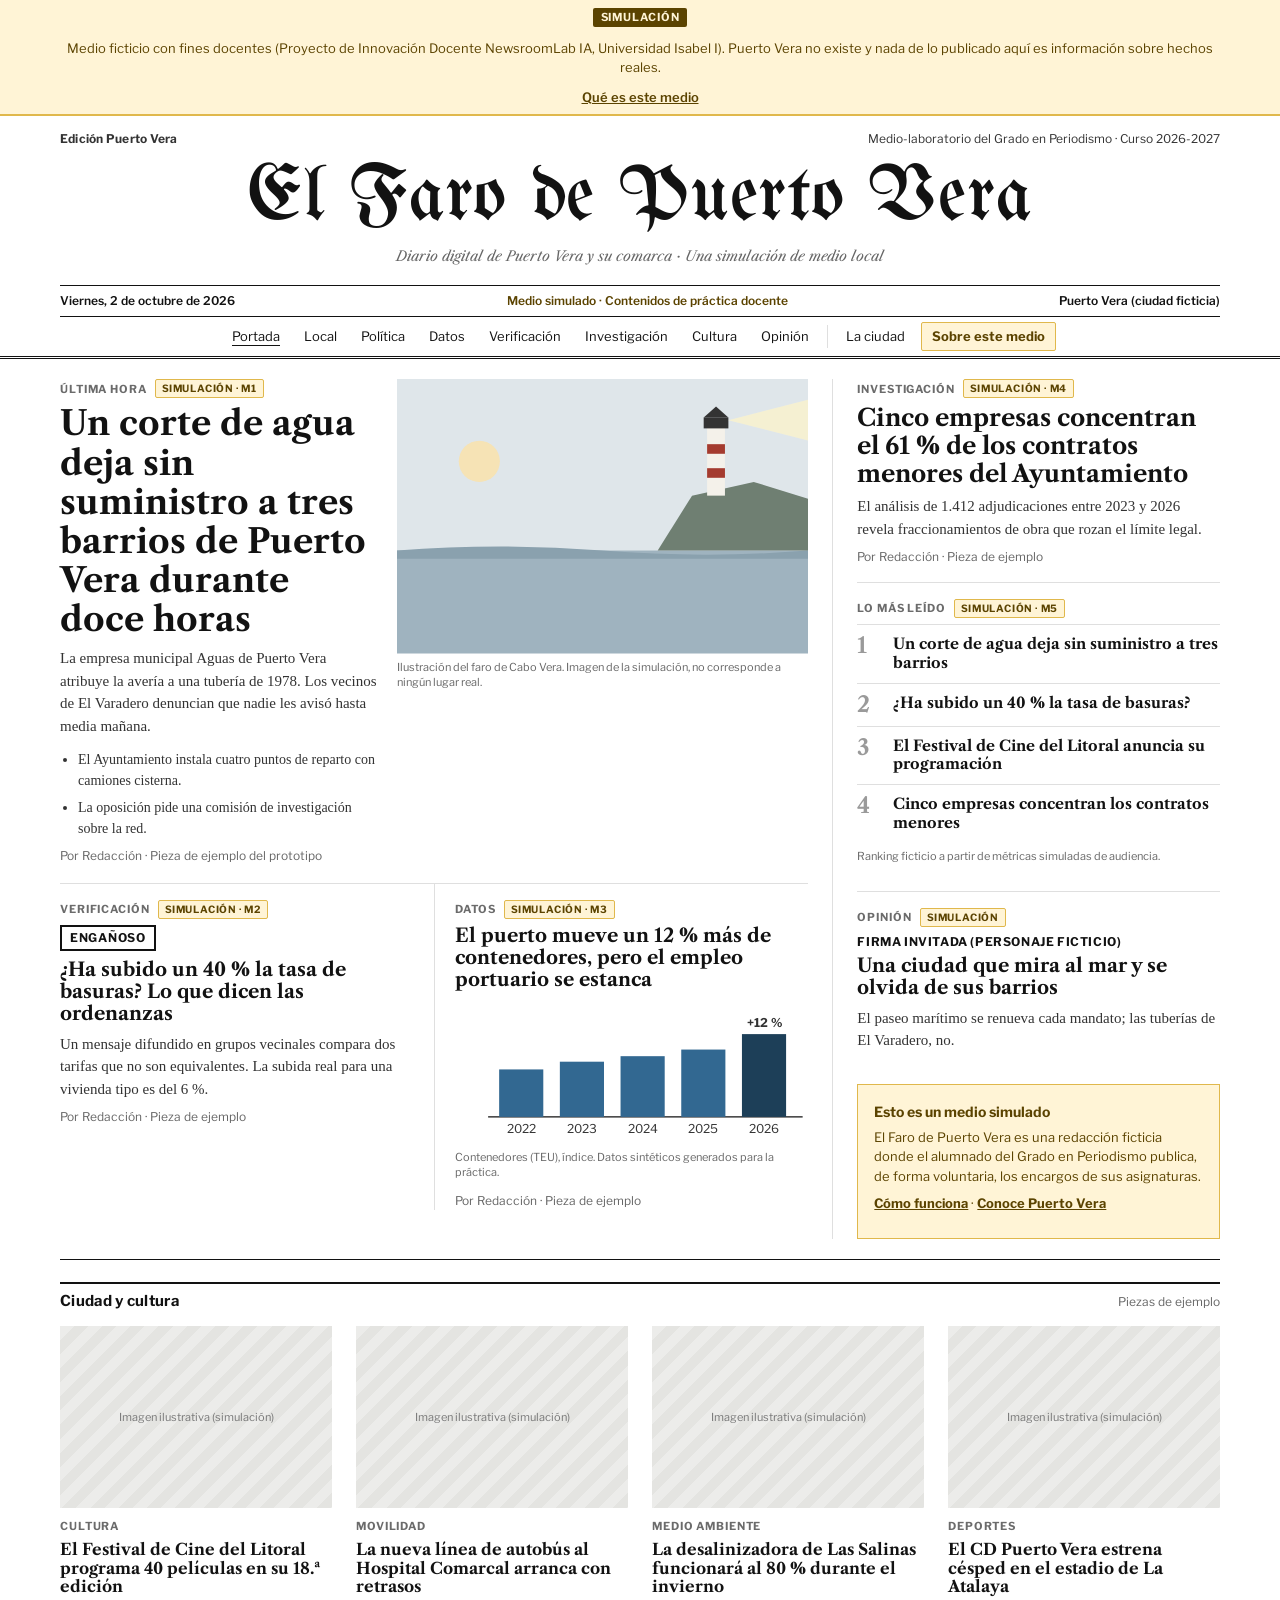
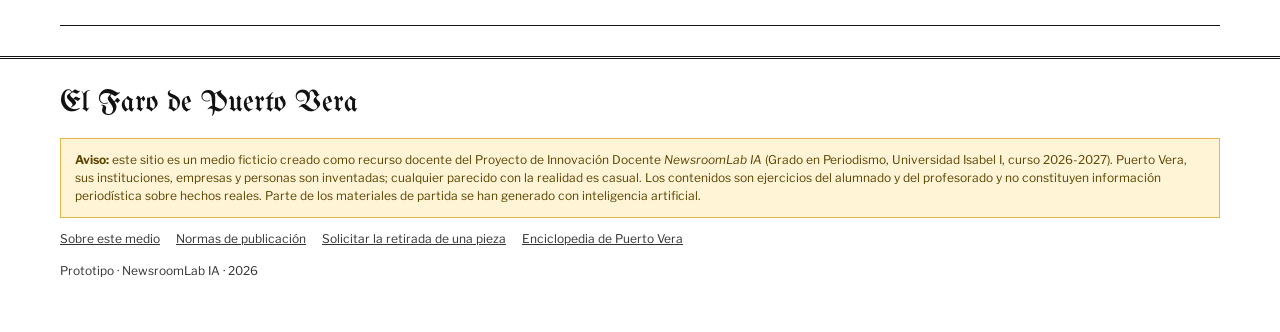
==== index.html @ 972ac09a "Add files via upload" ====
<!doctype html>
<html lang="es">
<head>
<meta charset="utf-8">
<meta name="viewport" content="width=device-width, initial-scale=1">
<meta name="robots" content="noindex, nofollow">
<title>El Faro de Puerto Vera (medio simulado · NewsroomLab IA)</title>
<meta name="description" content="Medio ficticio con fines docentes. Proyecto de Innovación Docente NewsroomLab IA, Grado en Periodismo, Universidad Isabel I. Puerto Vera no existe.">
<link rel="preconnect" href="https://fonts.googleapis.com">
<link rel="preconnect" href="https://fonts.gstatic.com" crossorigin>
<link href="https://fonts.googleapis.com/css2?family=Libre+Caslon+Text:ital,wght@0,400;0,700;1,400&family=Libre+Franklin:wght@400;600;700&family=UnifrakturMaguntia&display=swap" rel="stylesheet">
<link rel="stylesheet" href="assets/css/style.css">
</head>
<body>

<div class="sim-bar" role="note">
  <div class="wrap">
    <strong>SIMULACIÓN</strong>
    <span>Medio ficticio con fines docentes (Proyecto de Innovación Docente NewsroomLab IA, Universidad Isabel I). Puerto Vera no existe y nada de lo publicado aquí es información sobre hechos reales.</span>
    <a href="sobre.html">Qué es este medio</a>
  </div>
</div>

<header class="wrap">
  <div class="topline">
    <span class="edition">Edición Puerto Vera</span>
    <span class="tl-right">Medio-laboratorio del Grado en Periodismo · Curso 2026-2027</span>
  </div>
  <div class="masthead">
    <a href="index.html"><h1>El Faro de Puerto Vera</h1></a>
    <p class="tagline">Diario digital de Puerto Vera y su comarca · Una simulación de medio local</p>
  </div>
  <div class="dateline">
    <span>Viernes, 2 de octubre de 2026</span>
    <span class="sim-tag">Medio simulado · Contenidos de práctica docente</span>
    <span>Puerto Vera (ciudad ficticia)</span>
  </div>
</header>

<nav class="mainnav" aria-label="Secciones">
  <div class="wrap">
    <ul>
      <li><a href="index.html" aria-current="page">Portada</a></li>
      <li><a href="#local">Local</a></li>
      <li><a href="#local">Política</a></li>
      <li><a href="#datos">Datos</a></li>
      <li><a href="#verificacion">Verificación</a></li>
      <li><a href="#investigacion">Investigación</a></li>
      <li><a href="#cultura">Cultura</a></li>
      <li><a href="#opinion">Opinión</a></li>
      <li class="sep" aria-hidden="true"></li>
      <li><a href="puerto-vera.html">La ciudad</a></li>
      <li><a href="sobre.html" class="about">Sobre este medio</a></li>
    </ul>
  </div>
</nav>

<main class="wrap">

  <!-- ===== Bloque principal ===== -->
  <section class="front">
    <div class="col-main">

      <article class="lead" id="local">
        <div>
          <p class="kicker">Última hora <span class="badge-sim">Simulación · M1</span></p>
          <h2 class="hl hl-xl"><a href="noticia.html">Un corte de agua deja sin suministro a tres barrios de Puerto Vera durante doce horas</a></h2>
          <p class="summary">La empresa municipal Aguas de Puerto Vera atribuye la avería a una tubería de 1978. Los vecinos de El Varadero denuncian que nadie les avisó hasta media mañana.</p>
          <ul class="bullets">
            <li>El Ayuntamiento instala cuatro puntos de reparto con camiones cisterna.</li>
            <li>La oposición pide una comisión de investigación sobre la red.</li>
          </ul>
          <p class="byline">Por Redacción · Pieza de ejemplo del prototipo</p>
        </div>
        <figure>
          <svg viewBox="0 0 600 400" role="img" aria-label="Ilustración: el faro de Cabo Vera al amanecer">
            <rect width="600" height="400" fill="#dfe6ea"/>
            <rect y="250" width="600" height="150" fill="#9fb3bf"/>
            <path d="M0 250 Q150 238 300 250 T600 250 V262 H0Z" fill="#8aa1ae"/>
            <path d="M380 250 L430 170 L520 150 L600 175 V250Z" fill="#6f7f72"/>
            <rect x="452" y="70" width="26" height="100" fill="#f4f1ea"/>
            <rect x="452" y="95" width="26" height="14" fill="#a43b2f"/>
            <rect x="452" y="130" width="26" height="14" fill="#a43b2f"/>
            <rect x="447" y="56" width="36" height="16" fill="#333"/>
            <polygon points="465,40 447,56 483,56" fill="#333"/>
            <polygon points="483,60 600,30 600,90" fill="#fff6c9" opacity=".7"/>
            <circle cx="120" cy="120" r="30" fill="#f6e3b5"/>
          </svg>
          <figcaption>Ilustración del faro de Cabo Vera. Imagen de la simulación, no corresponde a ningún lugar real.</figcaption>
        </figure>
      </article>

      <div class="row-2">
        <article id="verificacion">
          <p class="kicker">Verificación <span class="badge-sim">Simulación · M2</span></p>
          <span class="verdict">Engañoso</span>
          <h3 class="hl hl-m">¿Ha subido un 40 % la tasa de basuras? Lo que dicen las ordenanzas</h3>
          <p class="summary">Un mensaje difundido en grupos vecinales compara dos tarifas que no son equivalentes. La subida real para una vivienda tipo es del 6 %.</p>
          <p class="byline">Por Redacción · Pieza de ejemplo</p>
        </article>
        <article id="datos">
          <p class="kicker">Datos <span class="badge-sim">Simulación · M3</span></p>
          <h3 class="hl hl-m">El puerto mueve un 12 % más de contenedores, pero el empleo portuario se estanca</h3>
          <svg class="chart" viewBox="0 0 320 130" role="img" aria-label="Gráfico de barras con datos sintéticos de contenedores movidos entre 2022 y 2026">
            <line x1="30" y1="105" x2="315" y2="105" stroke="#121212"/>
            <g fill="#326891">
              <rect x="40"  y="62" width="40" height="43"/>
              <rect x="95"  y="55" width="40" height="50"/>
              <rect x="150" y="50" width="40" height="55"/>
              <rect x="205" y="44" width="40" height="61"/>
            </g>
            <rect x="260" y="30" width="40" height="75" fill="#1d3f58"/>
            <text x="60" y="120" text-anchor="middle">2022</text>
            <text x="115" y="120" text-anchor="middle">2023</text>
            <text x="170" y="120" text-anchor="middle">2024</text>
            <text x="225" y="120" text-anchor="middle">2025</text>
            <text x="280" y="120" text-anchor="middle">2026</text>
            <text x="280" y="24" text-anchor="middle" font-weight="700">+12 %</text>
          </svg>
          <p class="caption">Contenedores (TEU), índice. Datos sintéticos generados para la práctica.</p>
          <p class="byline">Por Redacción · Pieza de ejemplo</p>
        </article>
      </div>

    </div>

    <aside class="col-side">
      <div class="story" id="investigacion">
        <p class="kicker">Investigación <span class="badge-sim">Simulación · M4</span></p>
        <h3 class="hl hl-l">Cinco empresas concentran el 61 % de los contratos menores del Ayuntamiento</h3>
        <p class="summary">El análisis de 1.412 adjudicaciones entre 2023 y 2026 revela fraccionamientos de obra que rozan el límite legal.</p>
        <p class="byline">Por Redacción · Pieza de ejemplo</p>
      </div>

      <div class="story most-read">
        <p class="kicker">Lo más leído <span class="badge-sim">Simulación · M5</span></p>
        <ol>
          <li><a href="noticia.html">Un corte de agua deja sin suministro a tres barrios</a></li>
          <li><a href="#verificacion">¿Ha subido un 40 % la tasa de basuras?</a></li>
          <li><a href="#cultura">El Festival de Cine del Litoral anuncia su programación</a></li>
          <li><a href="#investigacion">Cinco empresas concentran los contratos menores</a></li>
        </ol>
        <p class="caption">Ranking ficticio a partir de métricas simuladas de audiencia.</p>
      </div>

      <div class="story opinion" id="opinion">
        <p class="kicker">Opinión <span class="badge-sim">Simulación</span></p>
        <p class="author">Firma invitada (personaje ficticio)</p>
        <h3 class="hl hl-m">Una ciudad que mira al mar y se olvida de sus barrios</h3>
        <p class="summary">El paseo marítimo se renueva cada mandato; las tuberías de El Varadero, no.</p>
      </div>

      <div class="about-box">
        <h3>Esto es un medio simulado</h3>
        <p>El Faro de Puerto Vera es una redacción ficticia donde el alumnado del Grado en Periodismo publica, de forma voluntaria, los encargos de sus asignaturas.</p>
        <p><a href="sobre.html">Cómo funciona</a> · <a href="puerto-vera.html">Conoce Puerto Vera</a></p>
      </div>
    </aside>
  </section>

  <!-- ===== Secciones ===== -->
  <section class="section-block" id="cultura">
    <div class="section-head">
      <h2>Ciudad y cultura</h2>
      <span>Piezas de ejemplo</span>
    </div>
    <div class="grid-4">
      <article>
        <div class="ph">Imagen ilustrativa (simulación)</div>
        <p class="kicker" style="margin-top:10px">Cultura</p>
        <h3 class="hl hl-s">El Festival de Cine del Litoral programa 40 películas en su 18.ª edición</h3>
      </article>
      <article>
        <div class="ph">Imagen ilustrativa (simulación)</div>
        <p class="kicker" style="margin-top:10px">Movilidad</p>
        <h3 class="hl hl-s">La nueva línea de autobús al Hospital Comarcal arranca con retrasos</h3>
      </article>
      <article>
        <div class="ph">Imagen ilustrativa (simulación)</div>
        <p class="kicker" style="margin-top:10px">Medio ambiente</p>
        <h3 class="hl hl-s">La desalinizadora de Las Salinas funcionará al 80 % durante el invierno</h3>
      </article>
      <article>
        <div class="ph">Imagen ilustrativa (simulación)</div>
        <p class="kicker" style="margin-top:10px">Deportes</p>
        <h3 class="hl hl-s">El CD Puerto Vera estrena césped en el estadio de La Atalaya</h3>
      </article>
    </div>
  </section>

</main>

<footer class="site-footer">
  <div class="wrap">
    <p class="footer-name">El Faro de Puerto Vera</p>
    <div class="legal">
      <strong>Aviso:</strong> este sitio es un medio ficticio creado como recurso docente del Proyecto de Innovación Docente <em>NewsroomLab IA</em> (Grado en Periodismo, Universidad Isabel I, curso 2026-2027). Puerto Vera, sus instituciones, empresas y personas son inventadas; cualquier parecido con la realidad es casual. Los contenidos son ejercicios del alumnado y del profesorado y no constituyen información periodística sobre hechos reales. Parte de los materiales de partida se han generado con inteligencia artificial.
    </div>
    <nav aria-label="Pie">
      <a href="sobre.html">Sobre este medio</a>
      <a href="sobre.html#normas">Normas de publicación</a>
      <a href="sobre.html#retirada">Solicitar la retirada de una pieza</a>
      <a href="puerto-vera.html">Enciclopedia de Puerto Vera</a>
    </nav>
    <p style="margin-top:14px">Prototipo · NewsroomLab IA · 2026</p>
  </div>
</footer>

</body>
</html>
---- assets/css/style.css ----
/* El Faro de Puerto Vera · prototipo NewsroomLab IA
   Estilo de diario clásico (cabecera gótica, titulares con serifa, rejilla con filetes) */

:root {
  --ink: #121212;
  --ink-2: #333;
  --muted: #666;
  --rule: #dfdfdf;
  --rule-strong: #121212;
  --bg: #fff;
  --paper: #f7f7f5;
  --link: #326891;
  --sim-bg: #fff4d6;
  --sim-border: #e0b84c;
  --sim-ink: #5b4300;
  --kicker: #6b6b6b;
  --masthead: "UnifrakturMaguntia", "Old English Text MT", serif;
  --serif: "Libre Caslon Text", Georgia, "Times New Roman", serif;
  --body: Georgia, "Times New Roman", serif;
  --sans: "Libre Franklin", "Helvetica Neue", Arial, sans-serif;
}

* { box-sizing: border-box; }
html { -webkit-text-size-adjust: 100%; }
body {
  margin: 0;
  background: var(--bg);
  color: var(--ink);
  font-family: var(--body);
  line-height: 1.5;
}
a { color: inherit; text-decoration: none; }
a:hover { text-decoration: underline; }
img, svg { max-width: 100%; display: block; }

.wrap { max-width: 1200px; margin: 0 auto; padding: 0 20px; }

/* ---------- Banda de simulación (en todas las páginas) ---------- */
.sim-bar {
  background: var(--sim-bg);
  border-bottom: 2px solid var(--sim-border);
  color: var(--sim-ink);
  font-family: var(--sans);
  font-size: 13px;
  line-height: 1.4;
}
.sim-bar .wrap {
  display: flex; gap: 12px; align-items: center; justify-content: center;
  padding-top: 8px; padding-bottom: 8px; text-align: center; flex-wrap: wrap;
}
.sim-bar strong {
  background: var(--sim-ink); color: var(--sim-bg);
  padding: 2px 8px; border-radius: 2px; letter-spacing: .08em; font-size: 11px;
}
.sim-bar a { text-decoration: underline; font-weight: 600; }

/* ---------- Cabecera ---------- */
.topline {
  font-family: var(--sans); font-size: 12px; color: var(--ink-2);
  display: flex; justify-content: space-between; align-items: center;
  padding: 14px 0 6px; gap: 12px; flex-wrap: wrap;
}
.topline .edition { font-weight: 700; letter-spacing: .02em; }

.masthead { text-align: center; padding: 6px 0 4px; }
.masthead a { text-decoration: none; }
.masthead h1 {
  font-family: var(--masthead);
  font-weight: 400;
  font-size: clamp(38px, 8vw, 78px);
  line-height: 1;
  margin: 0;
  letter-spacing: .01em;
}
.masthead .tagline {
  font-family: var(--serif); font-style: italic; font-size: 14px;
  color: var(--muted); margin: 8px 0 0;
}

.dateline {
  border-top: 1px solid var(--rule-strong);
  border-bottom: 1px solid var(--rule-strong);
  margin-top: 14px;
  font-family: var(--sans); font-size: 12px; font-weight: 600;
  display: flex; justify-content: space-between; gap: 12px; flex-wrap: wrap;
  padding: 6px 0;
}
.dateline .sim-tag { color: var(--sim-ink); }

/* ---------- Menú ---------- */
.mainnav {
  border-bottom: 3px double var(--rule-strong);
  font-family: var(--sans); font-size: 13px;
}
.mainnav ul {
  list-style: none; margin: 0; padding: 0;
  display: flex; justify-content: center; flex-wrap: wrap;
}
.mainnav li a {
  display: block; padding: 10px 12px; color: var(--ink);
}
.mainnav li a:hover { text-decoration: none; background: var(--paper); }
.mainnav li.sep { width: 1px; background: var(--rule); margin: 8px 6px; }
.mainnav li a.about {
  font-weight: 700; color: var(--sim-ink);
  background: var(--sim-bg); border: 1px solid var(--sim-border);
  margin: 5px 4px; padding: 4px 10px; border-radius: 2px;
}
.mainnav li a[aria-current="page"] { text-decoration: underline; text-underline-offset: 4px; }

/* ---------- Etiquetas comunes ---------- */
.kicker {
  font-family: var(--sans); font-size: 11px; font-weight: 700;
  text-transform: uppercase; letter-spacing: .08em; color: var(--kicker);
  margin: 0 0 6px; display: flex; gap: 8px; align-items: center; flex-wrap: wrap;
}
.badge-sim {
  font-family: var(--sans); font-size: 10px; font-weight: 700; letter-spacing: .06em;
  color: var(--sim-ink); background: var(--sim-bg); border: 1px solid var(--sim-border);
  padding: 1px 6px; border-radius: 2px; text-transform: uppercase;
}
.byline { font-family: var(--sans); font-size: 12px; color: var(--muted); margin: 8px 0 0; }

h2.hl, h3.hl {
  font-family: var(--serif); font-weight: 700; line-height: 1.15; margin: 0 0 8px;
}
.hl-xl { font-size: clamp(26px, 2.8vw, 34px); }
.hl-l  { font-size: 24px; }
.hl-m  { font-size: 19px; }
.hl-s  { font-size: 16px; }
.summary { font-size: 15px; color: var(--ink-2); margin: 0; }

/* ---------- Portada ---------- */
.front {
  display: grid;
  grid-template-columns: 2fr 1fr;
  gap: 0;
  padding: 20px 0;
  border-bottom: 1px solid var(--rule-strong);
}
.front > .col-main { padding-right: 24px; border-right: 1px solid var(--rule); }
.front > .col-side { padding-left: 24px; }

.lead { display: grid; grid-template-columns: 1fr 1.3fr; gap: 20px; }
.lead figure { margin: 0; }
.lead ul.bullets { margin: 12px 0 0; padding-left: 18px; font-size: 14px; color: var(--ink-2); }
.lead ul.bullets li { margin-bottom: 6px; }

.story { padding: 16px 0; border-top: 1px solid var(--rule); }
.story:first-child { border-top: 0; padding-top: 0; }

.row-2 {
  display: grid; grid-template-columns: 1fr 1fr; gap: 0;
  margin-top: 18px; border-top: 1px solid var(--rule);
}
.row-2 > article { padding: 16px 20px 0 0; }
.row-2 > article + article { padding: 16px 0 0 20px; border-left: 1px solid var(--rule); }

figure figcaption, .caption {
  font-family: var(--sans); font-size: 11px; color: var(--muted); margin-top: 6px; line-height: 1.4;
}
.ph {
  aspect-ratio: 3 / 2; width: 100%;
  background:
    repeating-linear-gradient(135deg, #ececea 0 10px, #e4e4e1 10px 20px);
  display: flex; align-items: center; justify-content: center;
  font-family: var(--sans); font-size: 11px; color: #777; text-align: center; padding: 8px;
}

.verdict {
  display: inline-block; font-family: var(--sans); font-weight: 700; font-size: 12px;
  letter-spacing: .06em; text-transform: uppercase;
  border: 2px solid var(--ink); padding: 2px 8px; margin-bottom: 8px;
}

.chart { margin: 10px 0 4px; }
.chart text { font-family: var(--sans); font-size: 11px; fill: var(--ink-2); }

.most-read ol { margin: 0; padding: 0; list-style: none; counter-reset: mr; }
.most-read li {
  counter-increment: mr; display: grid; grid-template-columns: 28px 1fr; gap: 8px;
  padding: 10px 0; border-top: 1px solid var(--rule);
  font-family: var(--serif); font-size: 15px; font-weight: 700; line-height: 1.25;
}
.most-read li::before {
  content: counter(mr); font-family: var(--serif); font-size: 22px; color: #9a9a9a; line-height: 1;
}

.opinion .author { font-family: var(--sans); font-size: 12px; font-weight: 700; text-transform: uppercase; letter-spacing: .05em; margin: 0 0 4px; }

/* Secciones inferiores */
.section-block { padding: 22px 0; border-bottom: 1px solid var(--rule-strong); }
.section-head {
  display: flex; justify-content: space-between; align-items: baseline;
  border-top: 2px solid var(--ink); padding-top: 6px; margin-bottom: 14px;
}
.section-head h2 { font-family: var(--sans); font-size: 15px; font-weight: 700; margin: 0; letter-spacing: .02em; }
.section-head span { font-family: var(--sans); font-size: 12px; color: var(--muted); }
.grid-4 { display: grid; grid-template-columns: repeat(4, 1fr); gap: 24px; }

/* Recuadro "qué es este medio" en portada */
.about-box {
  background: var(--sim-bg); border: 1px solid var(--sim-border);
  padding: 16px; font-family: var(--sans); font-size: 13px; color: var(--sim-ink);
  margin-top: 16px;
}
.about-box h3 { margin: 0 0 6px; font-size: 14px; }
.about-box p { margin: 0 0 8px; }
.about-box a { text-decoration: underline; font-weight: 700; }

/* ---------- Pie ---------- */
.site-footer {
  margin-top: 30px; border-top: 3px double var(--rule-strong);
  font-family: var(--sans); font-size: 12px; color: var(--ink-2);
  padding: 22px 0 40px;
}
.site-footer .footer-name { font-family: var(--masthead); font-size: 30px; margin: 0 0 10px; color: var(--ink); }
.site-footer .legal {
  background: var(--sim-bg); border: 1px solid var(--sim-border); color: var(--sim-ink);
  padding: 12px 14px; margin: 12px 0;
}
.site-footer nav { display: flex; gap: 16px; flex-wrap: wrap; margin-top: 10px; }
.site-footer nav a { text-decoration: underline; }

/* ---------- Página de noticia ---------- */
.article { max-width: 680px; margin: 0 auto; padding: 30px 0 10px; }
.article .hl-xl { font-size: clamp(28px, 4.4vw, 44px); }
.article .dek { font-family: var(--serif); font-size: 20px; color: var(--ink-2); line-height: 1.35; margin: 0 0 16px; }
.article .meta {
  font-family: var(--sans); font-size: 13px; color: var(--muted);
  border-top: 1px solid var(--rule); border-bottom: 1px solid var(--rule);
  padding: 10px 0; margin: 16px 0 20px; display: flex; justify-content: space-between; gap: 10px; flex-wrap: wrap;
}
.article .body p { font-size: 19px; line-height: 1.6; margin: 0 0 18px; }
.article .body h2 { font-family: var(--serif); font-size: 22px; margin: 28px 0 10px; }
.article .body blockquote {
  margin: 24px 0; padding: 0 0 0 16px; border-left: 3px solid var(--ink);
  font-family: var(--serif); font-style: italic; font-size: 20px;
}
.inline-sim {
  background: var(--sim-bg); border-left: 4px solid var(--sim-border);
  font-family: var(--sans); font-size: 14px; color: var(--sim-ink);
  padding: 12px 14px; margin: 0 0 22px;
}
.inline-sim strong { display: block; margin-bottom: 2px; }

.brief-card {
  border: 1px solid var(--ink); padding: 16px 18px; margin: 30px 0;
  font-family: var(--sans); font-size: 14px;
}
.brief-card h2 { font-family: var(--sans) !important; font-size: 13px !important; text-transform: uppercase; letter-spacing: .08em; margin: 0 0 10px !important; }
.brief-card dl { display: grid; grid-template-columns: 170px 1fr; gap: 6px 12px; margin: 0; }
.brief-card dt { font-weight: 700; color: var(--ink-2); }
.brief-card dd { margin: 0; }

/* ---------- Página "Sobre este medio" ---------- */
.page { max-width: 760px; margin: 0 auto; padding: 30px 0 10px; }
.page h1 { font-family: var(--serif); font-size: clamp(30px, 4.4vw, 42px); line-height: 1.1; margin: 0 0 12px; }
.page .dek { font-family: var(--serif); font-size: 20px; color: var(--ink-2); margin: 0 0 24px; }
.page h2 { font-family: var(--serif); font-size: 24px; margin: 34px 0 10px; padding-top: 10px; border-top: 1px solid var(--rule); }
.page p, .page li { font-size: 17px; line-height: 1.6; }
.notice-big {
  background: var(--sim-bg); border: 2px solid var(--sim-border); color: var(--sim-ink);
  padding: 18px 20px; font-family: var(--sans); font-size: 15px; line-height: 1.5;
}
.notice-big p { font-size: 15px; margin: 0 0 8px; }
.notice-big p:last-child { margin: 0; }
table.plain { width: 100%; border-collapse: collapse; font-family: var(--sans); font-size: 14px; margin: 12px 0; }
table.plain th, table.plain td { text-align: left; padding: 8px 10px; border-bottom: 1px solid var(--rule); vertical-align: top; }
table.plain th { border-bottom: 2px solid var(--ink); font-size: 12px; text-transform: uppercase; letter-spacing: .05em; }

/* ---------- Responsive ---------- */
@media (max-width: 900px) {
  .front { grid-template-columns: 1fr; }
  .front > .col-main { padding-right: 0; border-right: 0; }
  .front > .col-side { padding-left: 0; margin-top: 20px; border-top: 1px solid var(--rule-strong); padding-top: 16px; }
  .grid-4 { grid-template-columns: 1fr 1fr; }
}
@media (max-width: 640px) {
  .wrap { padding: 0 16px; }
  .lead { grid-template-columns: 1fr; }
  .row-2 { grid-template-columns: 1fr; }
  .row-2 > article { padding: 16px 0 0; }
  .row-2 > article + article { padding: 16px 0 0; border-left: 0; border-top: 1px solid var(--rule); margin-top: 16px; }
  .grid-4 { grid-template-columns: 1fr; }

  .mainnav ul { justify-content: flex-start; overflow-x: auto; flex-wrap: nowrap; }
  .mainnav li { flex: 0 0 auto; }
  .brief-card dl { grid-template-columns: 1fr; }
  .brief-card dd { margin-bottom: 8px; }
  .topline .tl-right { display: none; }
}
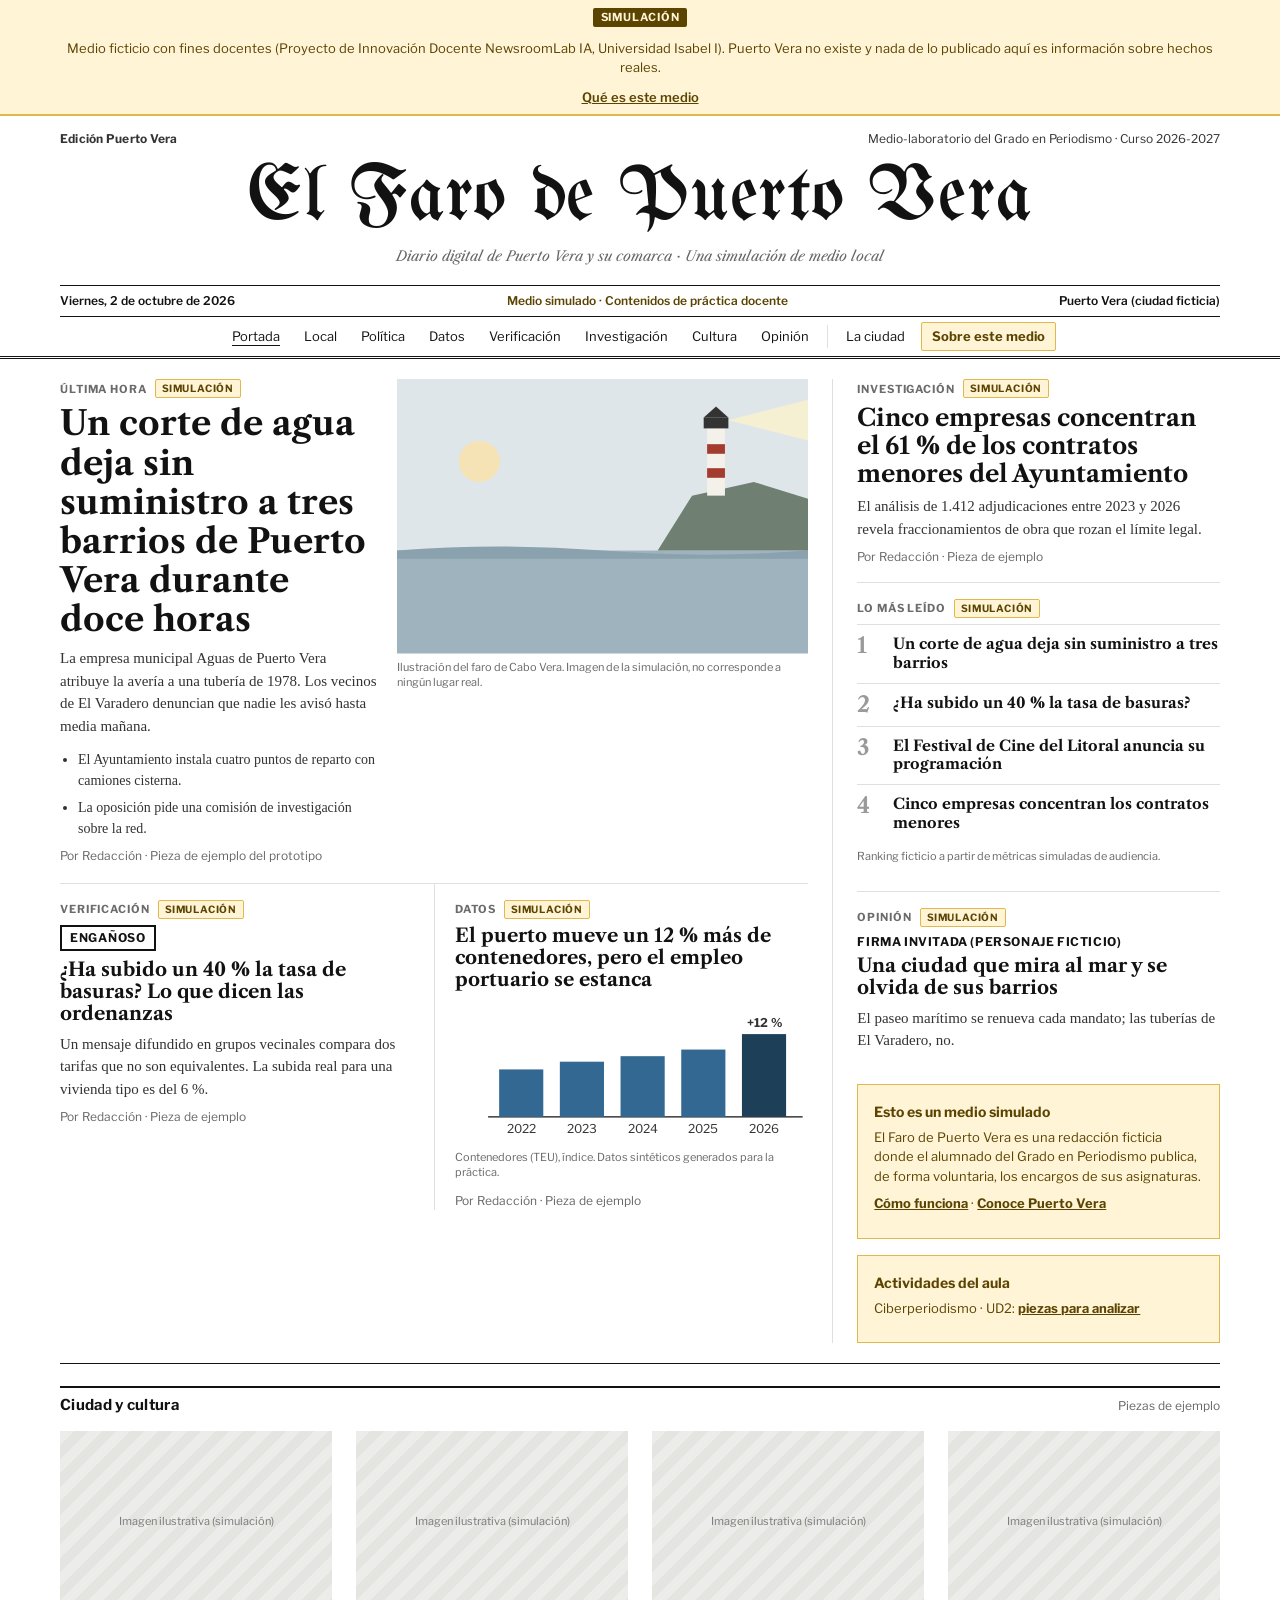
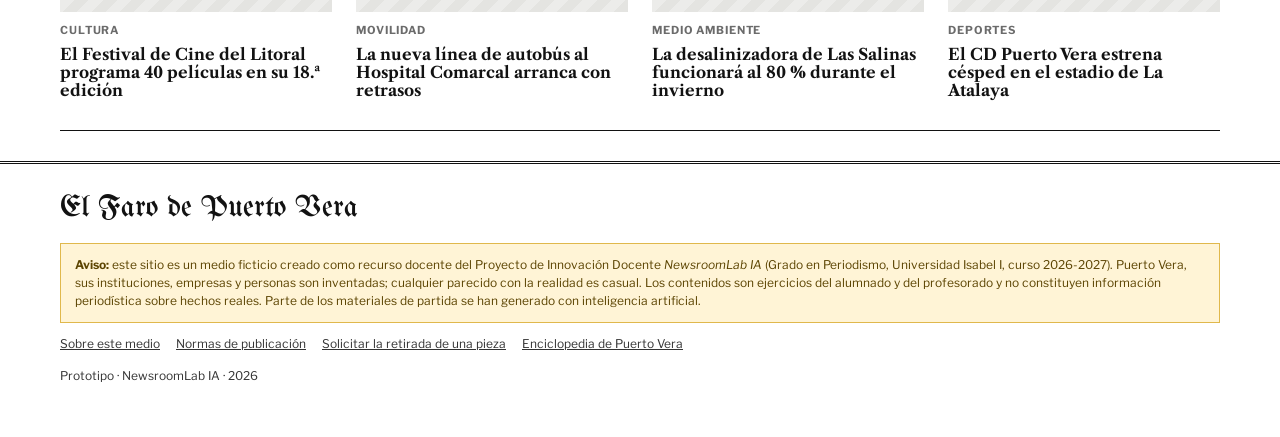
==== commit e2a590fd: "Piezas de la actividad UD2 de Ciberperiodismo y retirada de etiquetas de módulo - Añade cuatro pieza" ====
--- a/index.html
+++ b/index.html
@@ -63,7 +63,7 @@
 
       <article class="lead" id="local">
         <div>
-          <p class="kicker">Última hora <span class="badge-sim">Simulación · M1</span></p>
+          <p class="kicker">Última hora <span class="badge-sim">Simulación</span></p>
           <h2 class="hl hl-xl"><a href="noticia.html">Un corte de agua deja sin suministro a tres barrios de Puerto Vera durante doce horas</a></h2>
           <p class="summary">La empresa municipal Aguas de Puerto Vera atribuye la avería a una tubería de 1978. Los vecinos de El Varadero denuncian que nadie les avisó hasta media mañana.</p>
           <ul class="bullets">
@@ -92,14 +92,14 @@
 
       <div class="row-2">
         <article id="verificacion">
-          <p class="kicker">Verificación <span class="badge-sim">Simulación · M2</span></p>
+          <p class="kicker">Verificación <span class="badge-sim">Simulación</span></p>
           <span class="verdict">Engañoso</span>
           <h3 class="hl hl-m">¿Ha subido un 40 % la tasa de basuras? Lo que dicen las ordenanzas</h3>
           <p class="summary">Un mensaje difundido en grupos vecinales compara dos tarifas que no son equivalentes. La subida real para una vivienda tipo es del 6 %.</p>
           <p class="byline">Por Redacción · Pieza de ejemplo</p>
         </article>
         <article id="datos">
-          <p class="kicker">Datos <span class="badge-sim">Simulación · M3</span></p>
+          <p class="kicker">Datos <span class="badge-sim">Simulación</span></p>
           <h3 class="hl hl-m">El puerto mueve un 12 % más de contenedores, pero el empleo portuario se estanca</h3>
           <svg class="chart" viewBox="0 0 320 130" role="img" aria-label="Gráfico de barras con datos sintéticos de contenedores movidos entre 2022 y 2026">
             <line x1="30" y1="105" x2="315" y2="105" stroke="#121212"/>
@@ -126,14 +126,14 @@
 
     <aside class="col-side">
       <div class="story" id="investigacion">
-        <p class="kicker">Investigación <span class="badge-sim">Simulación · M4</span></p>
+        <p class="kicker">Investigación <span class="badge-sim">Simulación</span></p>
         <h3 class="hl hl-l">Cinco empresas concentran el 61 % de los contratos menores del Ayuntamiento</h3>
         <p class="summary">El análisis de 1.412 adjudicaciones entre 2023 y 2026 revela fraccionamientos de obra que rozan el límite legal.</p>
         <p class="byline">Por Redacción · Pieza de ejemplo</p>
       </div>
 
       <div class="story most-read">
-        <p class="kicker">Lo más leído <span class="badge-sim">Simulación · M5</span></p>
+        <p class="kicker">Lo más leído <span class="badge-sim">Simulación</span></p>
         <ol>
           <li><a href="noticia.html">Un corte de agua deja sin suministro a tres barrios</a></li>
           <li><a href="#verificacion">¿Ha subido un 40 % la tasa de basuras?</a></li>
@@ -155,6 +155,11 @@
         <p>El Faro de Puerto Vera es una redacción ficticia donde el alumnado del Grado en Periodismo publica, de forma voluntaria, los encargos de sus asignaturas.</p>
         <p><a href="sobre.html">Cómo funciona</a> · <a href="puerto-vera.html">Conoce Puerto Vera</a></p>
       </div>
+
+      <div class="about-box">
+        <h3>Actividades del aula</h3>
+        <p>Ciberperiodismo · UD2: <a href="ciberperiodismo-ud2.html">piezas para analizar</a></p>
+      </div>
     </aside>
   </section>
 
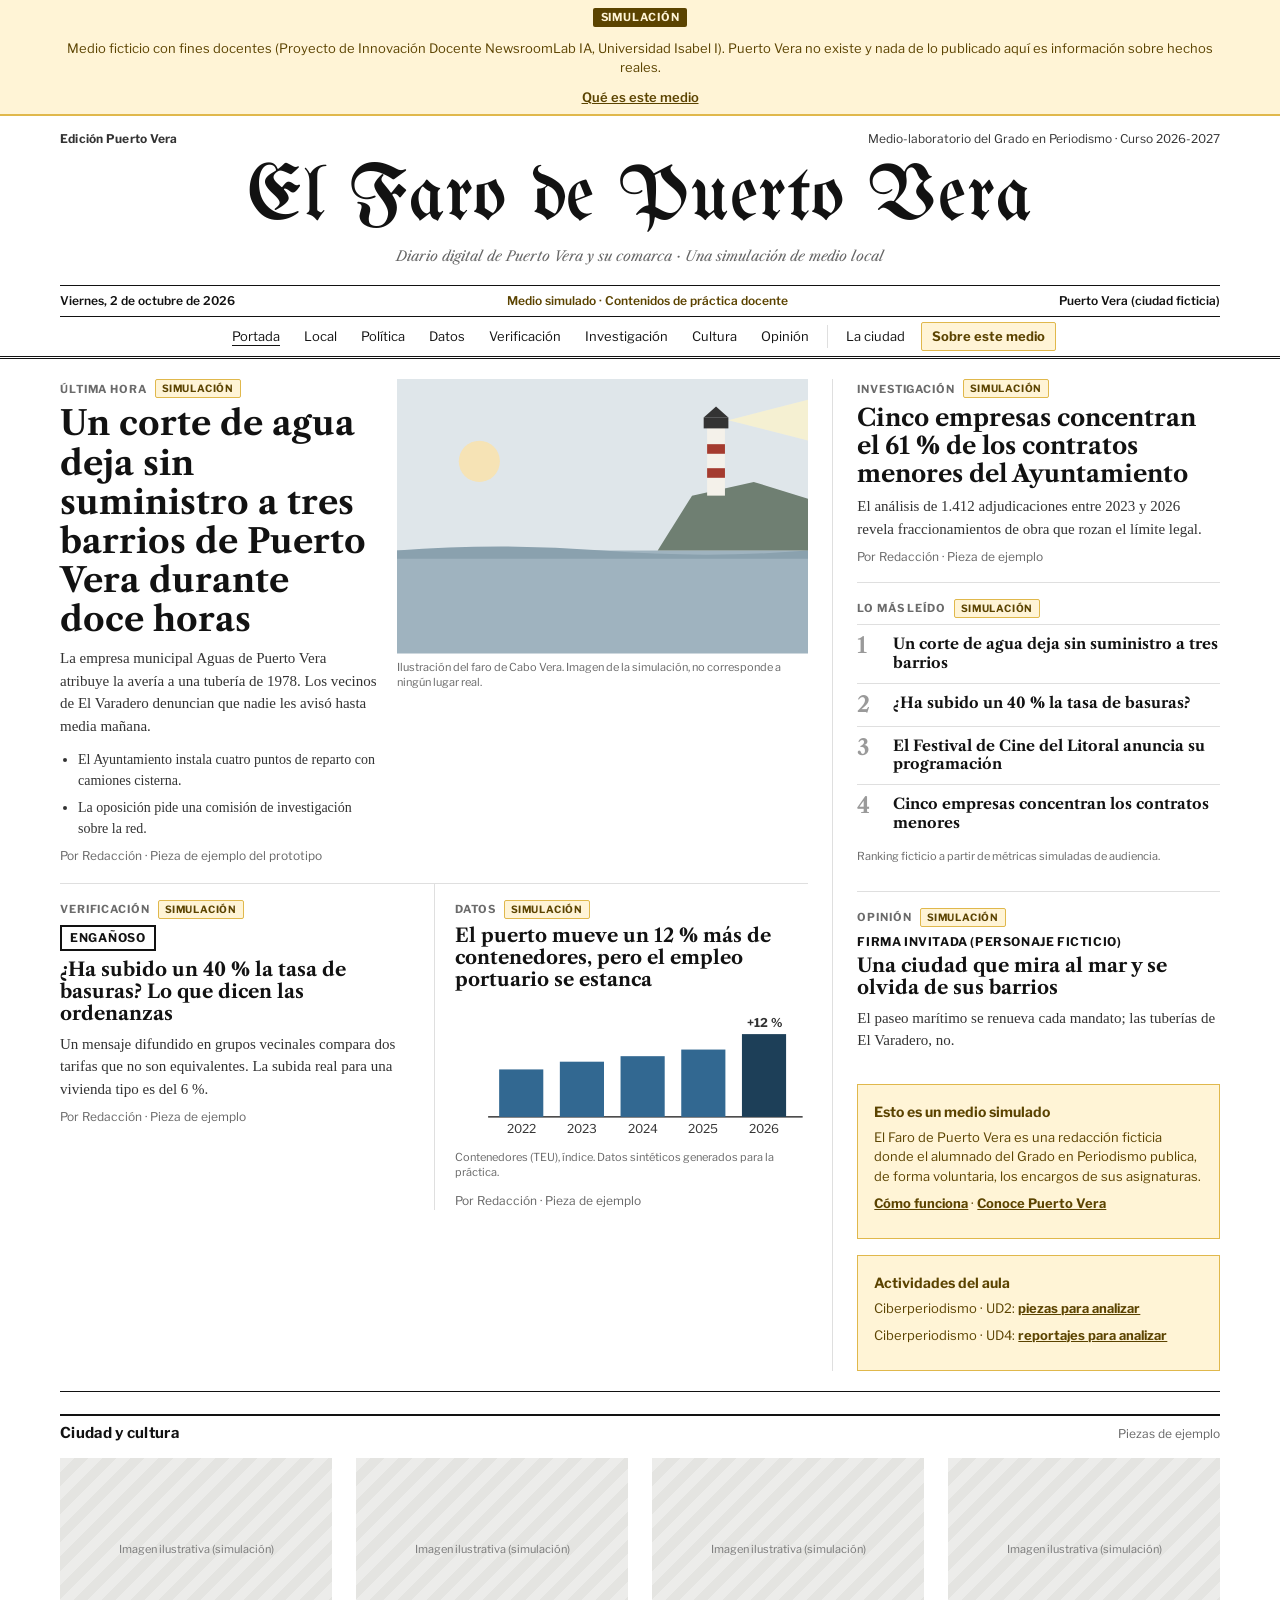
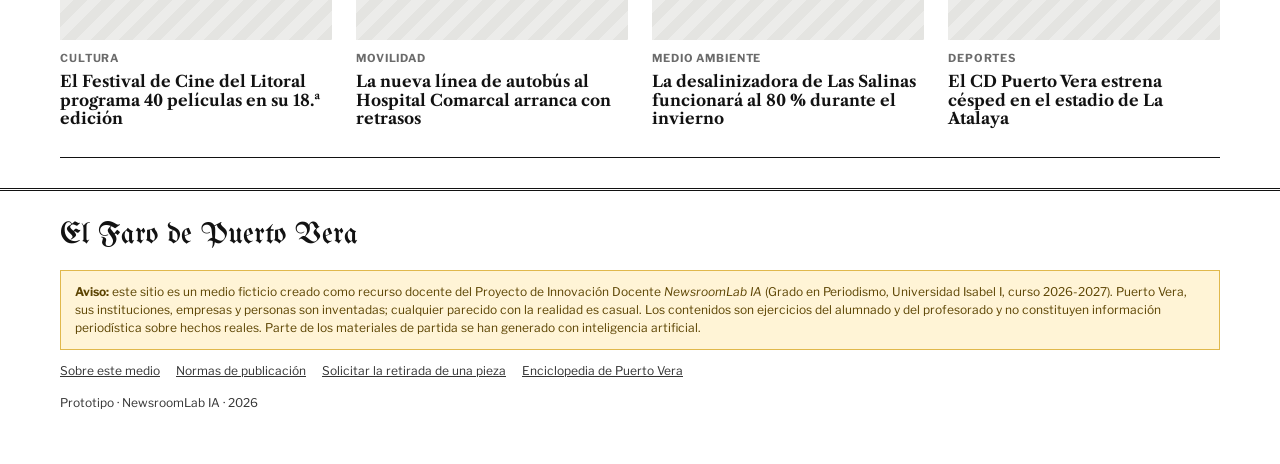
==== commit 15de55b1: "Reportajes de la actividad UD4 de Ciberperiodismo y página índice Tres reportajes nuevos de El Faro " ====
--- a/index.html
+++ b/index.html
@@ -159,6 +159,7 @@
       <div class="about-box">
         <h3>Actividades del aula</h3>
         <p>Ciberperiodismo · UD2: <a href="ciberperiodismo-ud2.html">piezas para analizar</a></p>
+        <p>Ciberperiodismo · UD4: <a href="ciberperiodismo-ud4.html">reportajes para analizar</a></p>
       </div>
     </aside>
   </section>
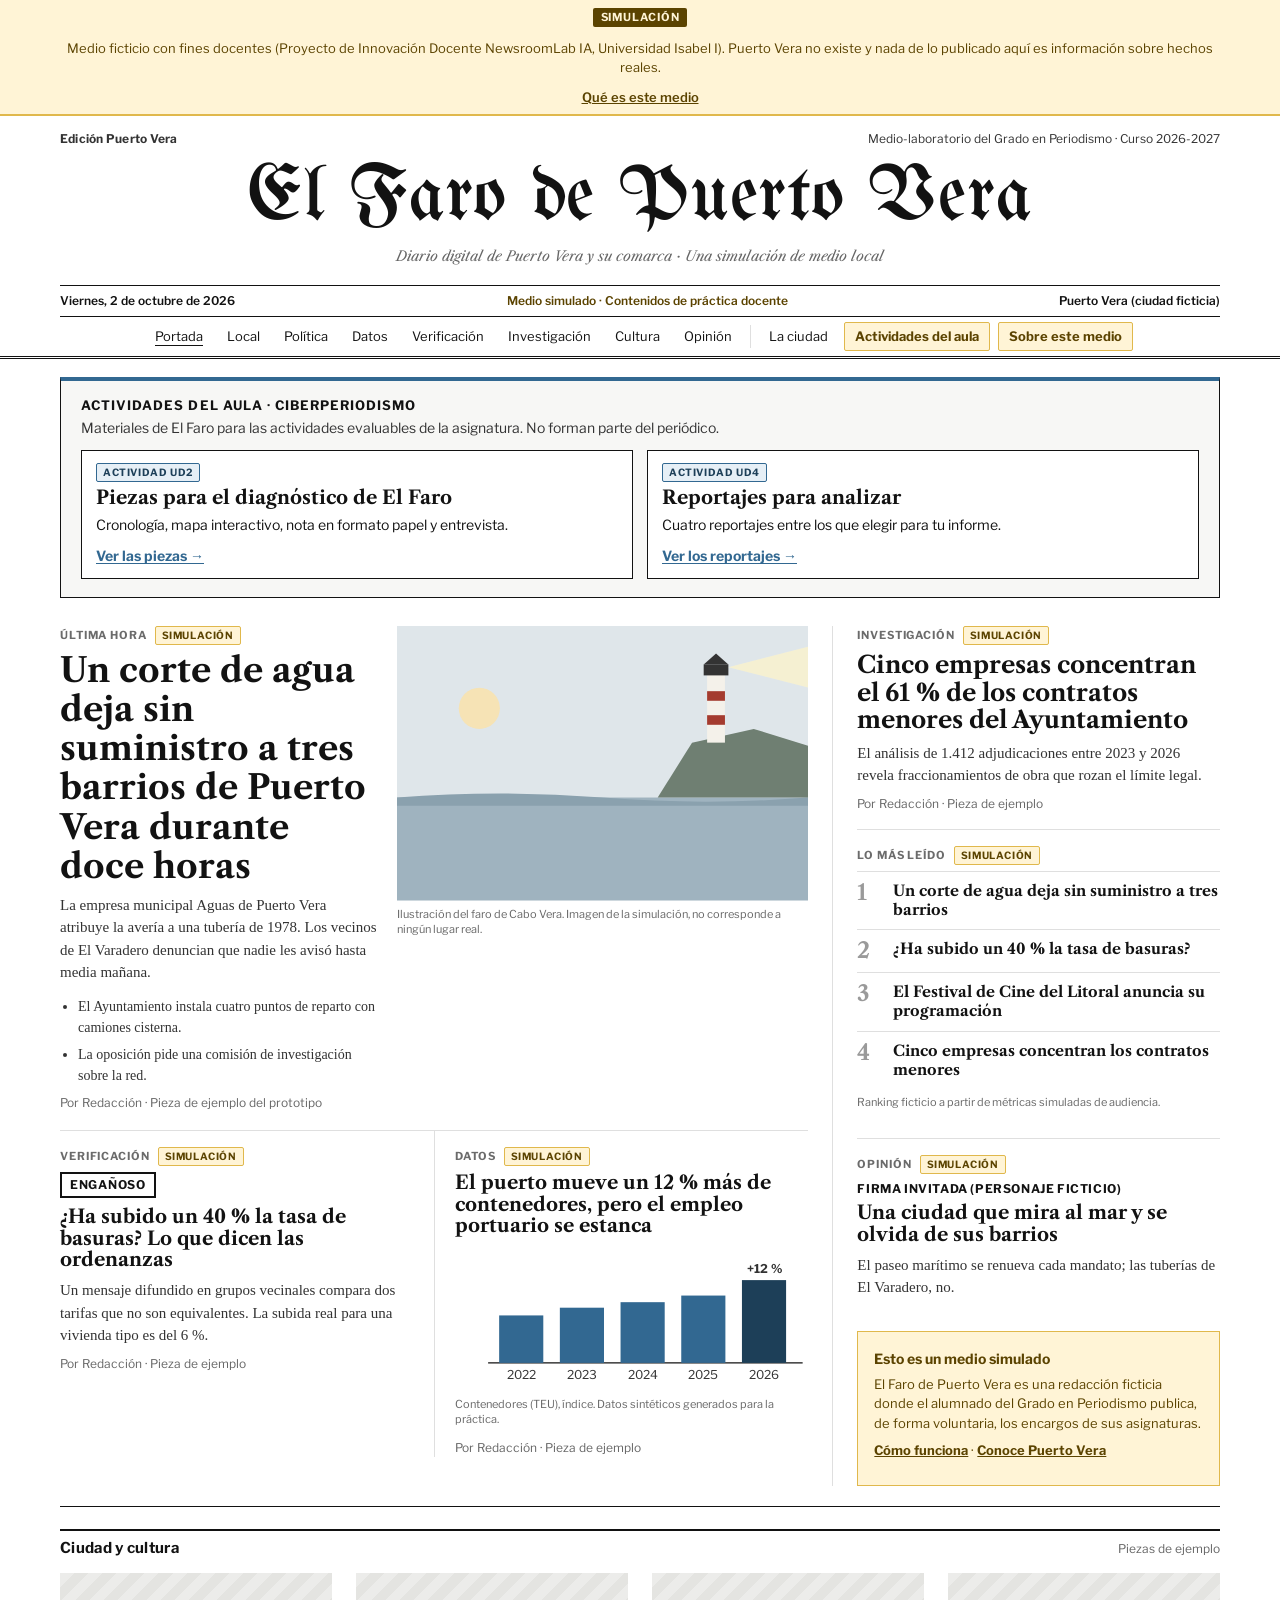
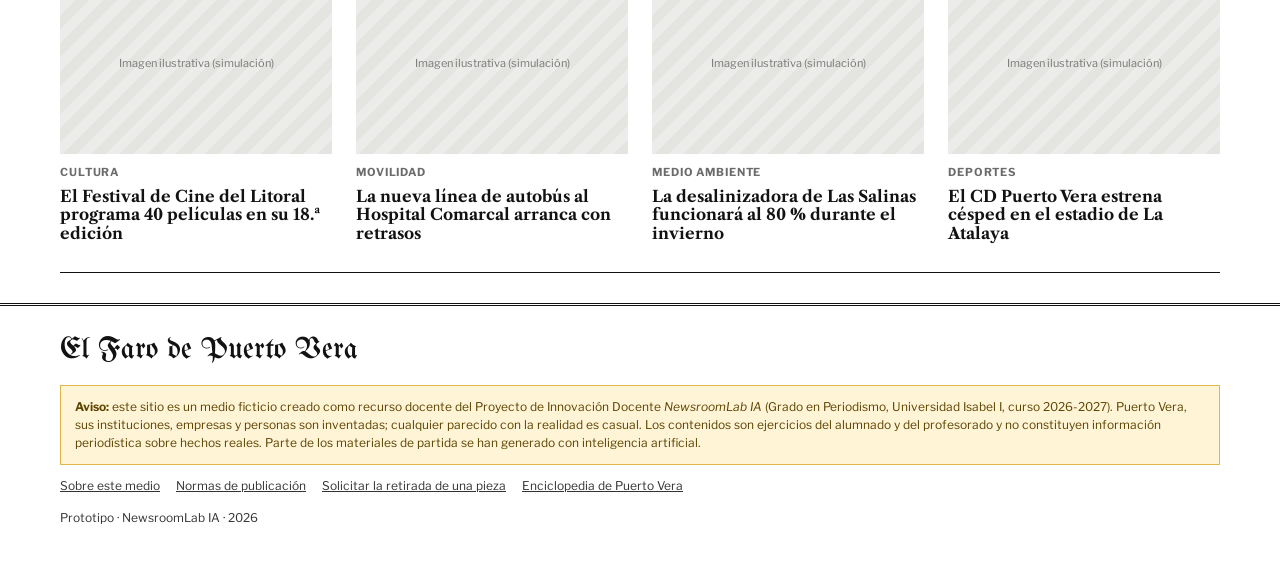
==== commit d31a77e7: "Portada: bloque destacado y enlace en el menú para las actividades del aula (UD2 y UD4) Co-Authored-" ====
--- a/index.html
+++ b/index.html
@@ -10,6 +10,7 @@
 <link rel="preconnect" href="https://fonts.gstatic.com" crossorigin>
 <link href="https://fonts.googleapis.com/css2?family=Libre+Caslon+Text:ital,wght@0,400;0,700;1,400&family=Libre+Franklin:wght@400;600;700&family=UnifrakturMaguntia&display=swap" rel="stylesheet">
 <link rel="stylesheet" href="assets/css/style.css">
+<link rel="stylesheet" href="assets/css/actividad.css">
 </head>
 <body>
 
@@ -50,12 +51,36 @@
       <li><a href="#opinion">Opinión</a></li>
       <li class="sep" aria-hidden="true"></li>
       <li><a href="puerto-vera.html">La ciudad</a></li>
+      <li><a href="index.html#aula" class="about">Actividades del aula</a></li>
       <li><a href="sobre.html" class="about">Sobre este medio</a></li>
     </ul>
   </div>
 </nav>
 
 <main class="wrap">
+
+  <!-- ===== Actividades del aula ===== -->
+  <section class="aula-banner" id="aula" aria-labelledby="aula-t">
+    <div class="aula-head">
+      <h2 id="aula-t">Actividades del aula · Ciberperiodismo</h2>
+      <p>Materiales de El Faro para las actividades evaluables de la asignatura. No forman parte del periódico.</p>
+    </div>
+    <div class="aula-cards">
+      <a class="aula-card" href="ciberperiodismo-ud2.html">
+        <span class="aula-tag">Actividad UD2</span>
+        <strong>Piezas para el diagnóstico de El Faro</strong>
+        <span>Cronología, mapa interactivo, nota en formato papel y entrevista.</span>
+        <span class="aula-go">Ver las piezas →</span>
+      </a>
+      <a class="aula-card" href="ciberperiodismo-ud4.html">
+        <span class="aula-tag">Actividad UD4</span>
+        <strong>Reportajes para analizar</strong>
+        <span>Cuatro reportajes entre los que elegir para tu informe.</span>
+        <span class="aula-go">Ver los reportajes →</span>
+      </a>
+    </div>
+  </section>
+
 
   <!-- ===== Bloque principal ===== -->
   <section class="front">
@@ -156,11 +181,6 @@
         <p><a href="sobre.html">Cómo funciona</a> · <a href="puerto-vera.html">Conoce Puerto Vera</a></p>
       </div>
 
-      <div class="about-box">
-        <h3>Actividades del aula</h3>
-        <p>Ciberperiodismo · UD2: <a href="ciberperiodismo-ud2.html">piezas para analizar</a></p>
-        <p>Ciberperiodismo · UD4: <a href="ciberperiodismo-ud4.html">reportajes para analizar</a></p>
-      </div>
     </aside>
   </section>
 
--- a/assets/css/actividad.css
+++ b/assets/css/actividad.css
@@ -0,0 +1,148 @@
+/* El Faro de Puerto Vera · estilos de las piezas de actividad del aula (NewsroomLab IA) */
+
+/* Etiqueta de actividad (distinta de la de simulación) */
+.badge-act {
+  font-family: var(--sans); font-size: 10px; font-weight: 700; letter-spacing: .06em;
+  color: #1d3f58; background: #e6eff6; border: 1px solid #326891;
+  padding: 1px 6px; border-radius: 2px; text-transform: uppercase;
+}
+
+/* Cuerpo ancho para piezas con componentes (mapa, infografía) */
+.article.wide { max-width: 900px; }
+.article.wide .body p { max-width: 680px; }
+
+/* Enlaces dentro del cuerpo */
+.article .body a, .page a.inl { color: var(--link); text-decoration: underline; text-underline-offset: 2px; }
+
+/* Compartir */
+.share-row { display: flex; gap: 8px; align-items: center; flex-wrap: wrap; font-family: var(--sans); font-size: 13px; margin: 0 0 22px; }
+.share-row button, .controls button {
+  font: 600 13px var(--sans); color: var(--ink); background: #fff;
+  border: 1px solid var(--ink); padding: 5px 12px; border-radius: 2px; cursor: pointer;
+}
+.share-row button:hover, .controls button:hover { background: var(--paper); }
+.share-row .ok { color: #2e7d32; }
+
+/* Resumen "lo esencial" */
+.keypoints { border-top: 3px solid var(--ink); background: var(--paper); padding: 12px 16px; margin: 0 0 24px; font-family: var(--sans); font-size: 15px; }
+.keypoints h2 { font: 700 12px var(--sans); text-transform: uppercase; letter-spacing: .08em; margin: 0 0 6px; }
+.keypoints ul { margin: 0; padding-left: 18px; }
+
+/* Cronología */
+.timeline { list-style: none; margin: 0 0 26px; padding: 0 0 0 18px; border-left: 3px solid var(--ink); }
+.timeline > li { position: relative; padding: 0 0 22px 14px; }
+.timeline > li::before { content: ""; position: absolute; left: -26px; top: 5px; width: 11px; height: 11px; background: #fff; border: 3px solid var(--ink); border-radius: 50%; }
+.timeline .when { font: 700 12px var(--sans); letter-spacing: .04em; color: var(--muted); margin: 0 0 2px; display: flex; gap: 10px; flex-wrap: wrap; align-items: baseline; }
+.timeline .when a.perma { font-weight: 400; text-decoration: underline; }
+.timeline h3 { font: 700 18px var(--serif); margin: 0 0 4px; line-height: 1.25; }
+.timeline p { font-size: 17px !important; margin: 0 0 6px !important; }
+.timeline li.fix::before { border-color: #a43b2f; background: #a43b2f; }
+.timeline li.fix .when { color: #a43b2f; }
+.timeline li:target h3 { background: var(--sim-bg); }
+
+/* Contexto y relacionadas */
+.sidebox { border: 1px solid var(--rule); padding: 14px 16px; margin: 26px 0; font-family: var(--sans); font-size: 14px; }
+.sidebox h2 { font: 700 12px var(--sans) !important; text-transform: uppercase; letter-spacing: .08em; margin: 0 0 8px !important; }
+.sidebox ul { margin: 0; padding-left: 18px; }
+.sidebox li { margin-bottom: 4px; }
+.sidebox a { color: var(--link); text-decoration: underline; }
+
+/* Comentarios */
+.comments { margin: 30px 0; font-family: var(--sans); font-size: 14px; }
+.comments h2 { font: 700 18px var(--serif) !important; margin: 0 0 10px !important; }
+.comments .c { border-top: 1px solid var(--rule); padding: 10px 0; }
+.comments .c b { display: block; font-size: 13px; }
+.comments .c small { color: var(--muted); }
+.comments .c p { font-size: 15px !important; margin: 4px 0 0 !important; }
+.comments form { margin-top: 14px; }
+.comments textarea { width: 100%; min-height: 70px; font: 15px var(--sans); padding: 8px; border: 1px solid var(--rule-strong); background: var(--paper); }
+.comments .demo { font-size: 12px; color: var(--muted); margin-top: 6px; }
+.comments .closed { background: var(--paper); border: 1px solid var(--rule); padding: 10px 12px; }
+
+/* Mapa interactivo */
+.controls { display: flex; flex-wrap: wrap; gap: 8px 16px; align-items: center; font-family: var(--sans); font-size: 13px; margin: 0 0 12px; }
+.controls .group { display: flex; gap: 0; }
+.controls .group button { border-radius: 0; margin-left: -1px; }
+.controls .group button:first-child { border-radius: 2px 0 0 2px; margin-left: 0; }
+.controls .group button:last-child { border-radius: 0 2px 2px 0; }
+.controls button[aria-pressed="true"] { background: var(--ink); color: #fff; }
+.controls select { font: 14px var(--sans); padding: 5px 8px; border: 1px solid var(--ink); background: #fff; }
+.mapgrid { display: grid; grid-template-columns: 1.7fr 1fr; gap: 20px; align-items: start; }
+.mapbox svg { width: 100%; height: auto; background: #eef3f6; border: 1px solid var(--rule); }
+.mapbox .barrio { stroke: #fff; stroke-width: 3; cursor: pointer; transition: opacity .15s; }
+.mapbox .barrio:hover { opacity: .85; }
+.mapbox .barrio:focus { outline: none; stroke: var(--ink); stroke-width: 4; }
+.mapbox .barrio.sel { stroke: var(--ink); stroke-width: 4; }
+.mapbox text { font-family: var(--sans); font-size: 12px; font-weight: 700; pointer-events: none; }
+.legend { display: flex; align-items: center; gap: 4px; font: 11px var(--sans); color: var(--ink-2); margin-top: 8px; flex-wrap: wrap; }
+.legend i { display: inline-block; width: 38px; height: 12px; border: 1px solid #fff; }
+.legend span { margin-right: 6px; }
+.panel { border: 1px solid var(--ink); padding: 14px 16px; font-family: var(--sans); font-size: 14px; min-height: 230px; }
+.panel h3 { font: 700 20px var(--serif); margin: 0 0 8px; }
+.panel dl { display: grid; grid-template-columns: 1fr auto; gap: 4px 12px; margin: 0 0 10px; }
+.panel dt { color: var(--ink-2); }
+.panel dd { margin: 0; font-weight: 700; text-align: right; }
+.panel .flag { background: var(--sim-bg); border-left: 4px solid var(--sim-border); color: var(--sim-ink); padding: 6px 10px; margin: 8px 0 0; font-size: 13px; }
+.panel .flag a { text-decoration: underline; font-weight: 700; }
+details.datos { font-family: var(--sans); font-size: 14px; margin: 18px 0; }
+details.datos summary { cursor: pointer; font-weight: 700; }
+
+/* Infografía y galería */
+.infog { margin: 22px 0; }
+.infog svg text { font-family: var(--sans); font-size: 12px; fill: var(--ink); }
+.gallery { display: grid; grid-template-columns: repeat(3, 1fr); gap: 14px; margin: 18px 0; }
+.gallery figure { margin: 0; }
+
+/* Audio simulado */
+.audio-mock { display: flex; align-items: center; gap: 14px; border: 1px solid var(--ink); padding: 12px 14px; margin: 0 0 22px; font-family: var(--sans); font-size: 14px; background: var(--paper); }
+.audio-mock .play { width: 38px; height: 38px; border-radius: 50%; background: var(--ink); position: relative; flex: 0 0 auto; }
+.audio-mock .play::after { content: ""; position: absolute; left: 15px; top: 11px; border-left: 12px solid #fff; border-top: 8px solid transparent; border-bottom: 8px solid transparent; }
+.audio-mock .bar { flex: 1; height: 6px; background: #cfcfcf; position: relative; }
+.audio-mock small { color: var(--muted); display: block; }
+
+/* Pieza en formato papel */
+.article.printcopy { max-width: 560px; }
+.article.printcopy .body p { text-align: justify; font-size: 17px; line-height: 1.5; }
+.article.printcopy .hl-xl { text-transform: uppercase; font-size: clamp(22px, 3.2vw, 32px); }
+.article.printcopy .dek { font-size: 17px; }
+.article.printcopy .meta { font-size: 12px; }
+
+/* Índice de la actividad */
+.piece-list { list-style: none; margin: 0; padding: 0; }
+.piece-list li { border-top: 1px solid var(--rule); padding: 14px 0; }
+.piece-list li:last-child { border-bottom: 1px solid var(--rule); }
+.piece-list h3 { font: 700 20px var(--serif); margin: 4px 0; }
+.piece-list h3 a { text-decoration: underline; text-underline-offset: 3px; }
+.piece-list p { font-size: 15px !important; margin: 0 !important; color: var(--ink-2); }
+.piece-list .when { font: 12px var(--sans); color: var(--muted); }
+
+@media (max-width: 760px) {
+  .mapgrid { grid-template-columns: 1fr; }
+  .gallery { grid-template-columns: 1fr; }
+}
+
+/* Tamaño del texto ajustable y galería lineal */
+.article.wide .body p { font-size: calc(19px * var(--fs, 1)); }
+.slider figure { margin: 0; }
+.slider-nav { display: flex; gap: 12px; align-items: center; justify-content: center; font: 13px var(--sans); margin-top: 10px; }
+.slider-nav button { font: 600 13px var(--sans); background: #fff; border: 1px solid var(--ink); padding: 5px 12px; border-radius: 2px; cursor: pointer; }
+.slider-nav button:hover { background: var(--paper); }
+.slider figure[hidden] { display: none; }
+
+/* Reportajes de la UD4 */
+.pullquote { margin: 26px 0; padding: 4px 0 4px 18px; border-left: 4px solid var(--ink); font: italic 400 24px/1.35 var(--serif); }
+.social-sim { border: 1px solid var(--rule-strong); background: var(--paper); padding: 12px 14px; margin: 22px 0; font-family: var(--sans); font-size: 14px; max-width: 520px; }
+.social-sim p { margin: 0 0 6px !important; font-size: 14px !important; }
+.social-sim small { color: var(--muted); }
+
+/* Bloque de actividades del aula en la portada */
+.aula-banner { border: 1px solid var(--ink); border-top: 4px solid #326891; background: var(--paper); padding: 16px 20px 18px; margin: 18px 0 8px; font-family: var(--sans); }
+.aula-head h2 { font: 700 13px var(--sans); text-transform: uppercase; letter-spacing: .08em; margin: 0 0 4px; }
+.aula-head p { margin: 0 0 12px; font-size: 14px; color: var(--ink-2); }
+.aula-cards { display: grid; grid-template-columns: 1fr 1fr; gap: 14px; }
+.aula-card { display: flex; flex-direction: column; gap: 4px; background: #fff; border: 1px solid var(--ink); padding: 12px 14px; color: var(--ink); text-decoration: none; font-size: 14px; }
+.aula-card strong { font: 700 19px var(--serif); line-height: 1.25; }
+.aula-card:hover, .aula-card:focus-visible { background: #e6eff6; text-decoration: none; }
+.aula-tag { align-self: flex-start; font-size: 10px; font-weight: 700; letter-spacing: .06em; text-transform: uppercase; color: #1d3f58; background: #e6eff6; border: 1px solid #326891; padding: 1px 6px; border-radius: 2px; }
+.aula-go { margin-top: 6px; font-weight: 700; color: var(--link); text-decoration: underline; text-underline-offset: 2px; }
+@media (max-width: 760px) { .aula-cards { grid-template-columns: 1fr; } }
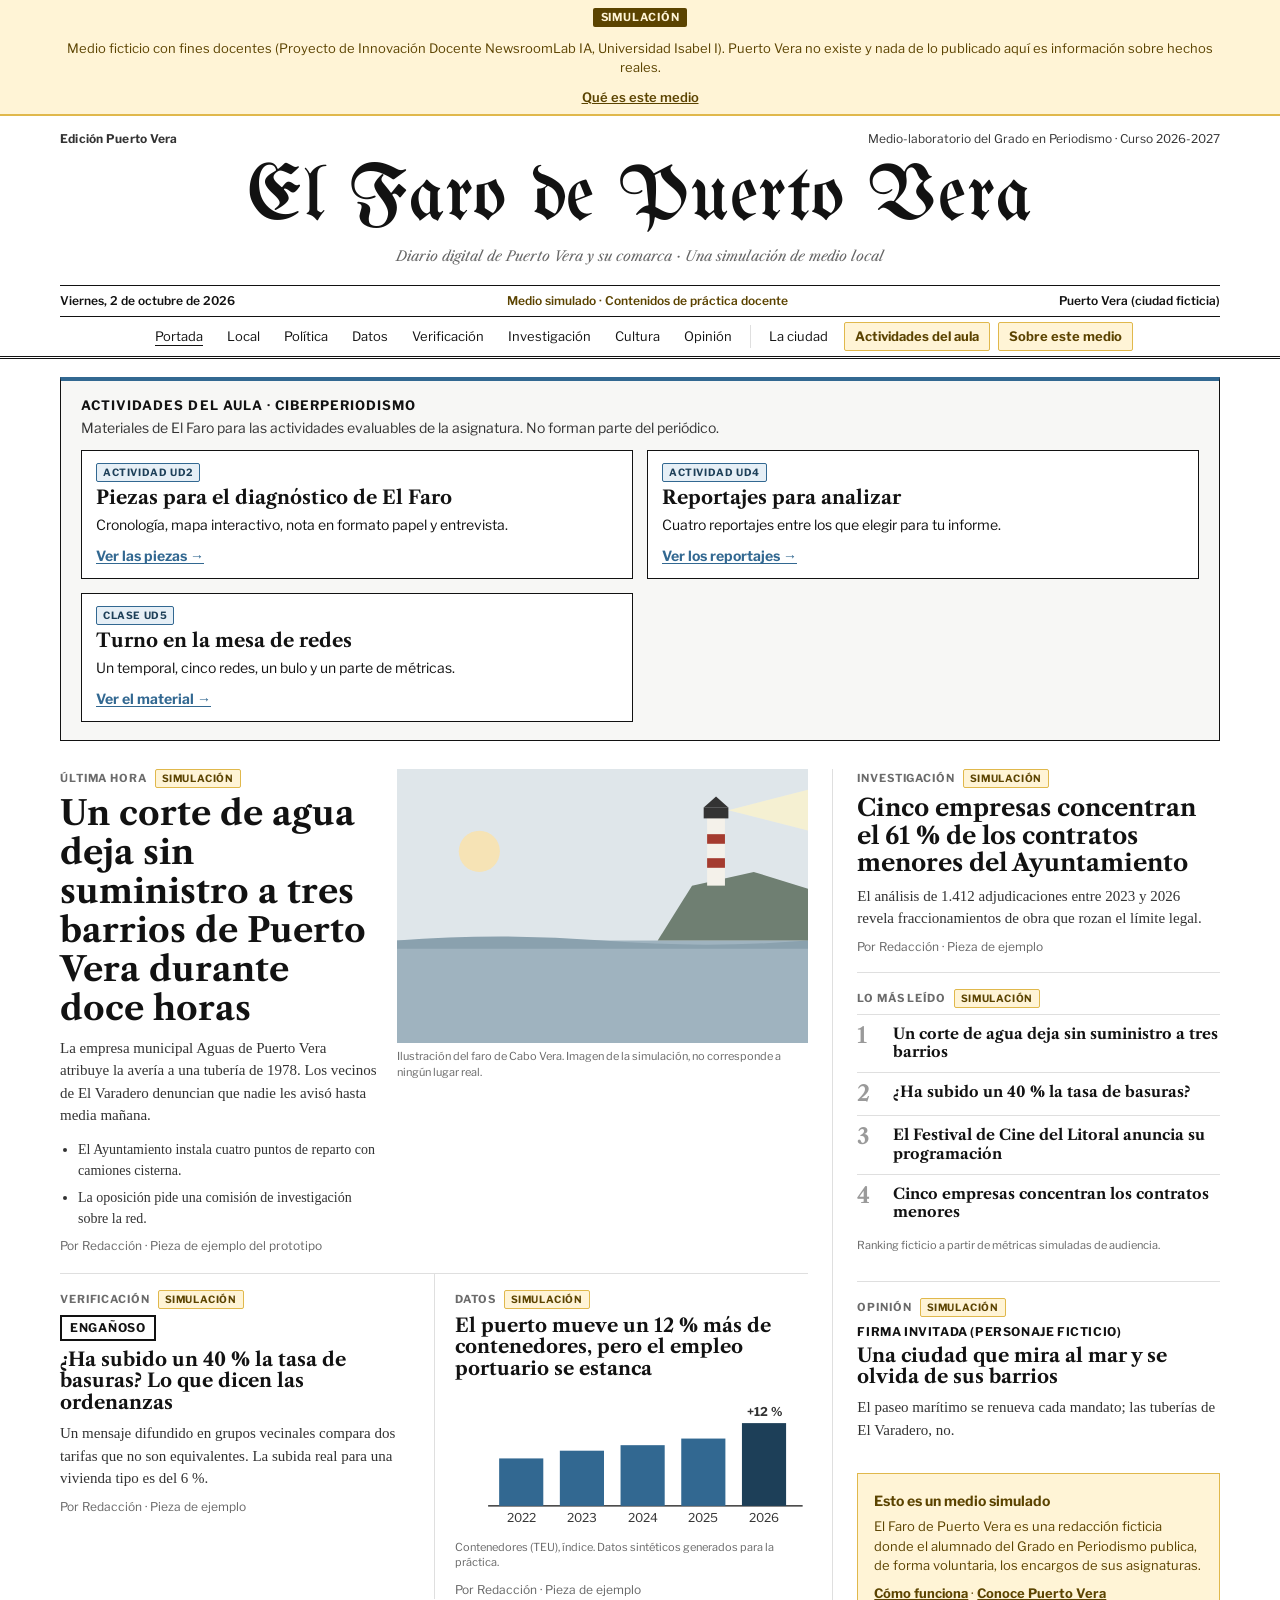
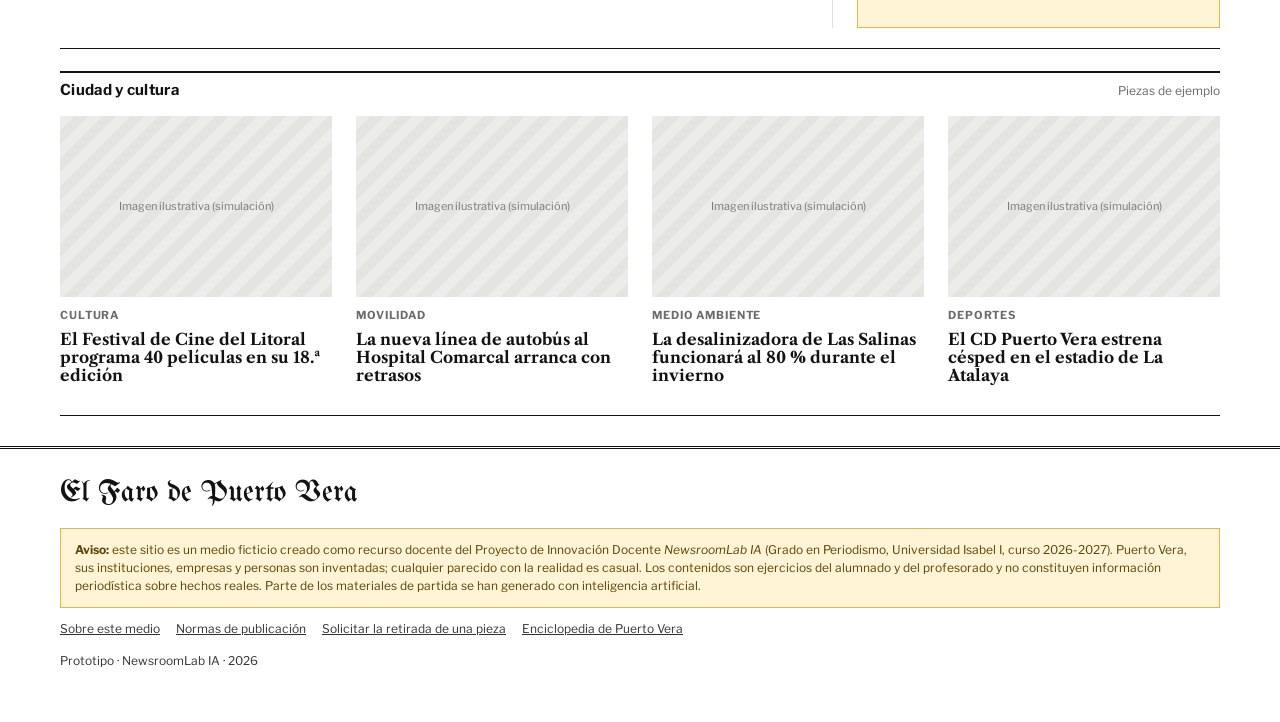
==== commit e804fe09: "UD5: material de clase 'Turno en la mesa de redes' (temporal de levante) Co-Authored-By: Claude Opus" ====
--- a/index.html
+++ b/index.html
@@ -77,6 +77,12 @@
         <strong>Reportajes para analizar</strong>
         <span>Cuatro reportajes entre los que elegir para tu informe.</span>
         <span class="aula-go">Ver los reportajes →</span>
+      </a>
+      <a class="aula-card" href="ciberperiodismo-ud5.html">
+        <span class="aula-tag">Clase UD5</span>
+        <strong>Turno en la mesa de redes</strong>
+        <span>Un temporal, cinco redes, un bulo y un parte de métricas.</span>
+        <span class="aula-go">Ver el material →</span>
       </a>
     </div>
   </section>
--- a/assets/css/style.css
+++ b/assets/css/style.css
@@ -290,3 +290,5 @@
   .brief-card dd { margin-bottom: 8px; }
   .topline .tl-right { display: none; }
 }
+
+@media (max-width: 1100px) { .mainnav li a { padding: 10px 8px; } }
--- a/assets/css/actividad.css
+++ b/assets/css/actividad.css
@@ -146,3 +146,39 @@
 .aula-tag { align-self: flex-start; font-size: 10px; font-weight: 700; letter-spacing: .06em; text-transform: uppercase; color: #1d3f58; background: #e6eff6; border: 1px solid #326891; padding: 1px 6px; border-radius: 2px; }
 .aula-go { margin-top: 6px; font-weight: 700; color: var(--link); text-decoration: underline; text-underline-offset: 2px; }
 @media (max-width: 760px) { .aula-cards { grid-template-columns: 1fr; } }
+
+/* Publicación de El Faro en redes (simulada) y tabla de datos */
+.promo-sim { margin: 28px 0; font-family: var(--sans); font-size: 14px; }
+.promo-sim h2 { font: 700 12px var(--sans) !important; text-transform: uppercase; letter-spacing: .08em; margin: 0 0 8px !important; }
+.promo-sim .post { border: 1px solid var(--rule-strong); border-radius: 10px; padding: 12px 14px; max-width: 540px; background: #fff; }
+.promo-sim .post p { margin: 0 0 8px !important; font-size: 15px !important; line-height: 1.4; }
+.promo-sim .who { display: flex; align-items: center; gap: 8px; }
+.promo-sim .who span:last-child { color: var(--muted); font-size: 13px; }
+.promo-sim .avatar { width: 28px; height: 28px; border-radius: 50%; background: var(--ink); color: #fff; display: inline-flex; align-items: center; justify-content: center; font: 700 15px var(--serif); }
+.promo-sim .linkcard { border: 1px solid var(--rule); border-radius: 8px; padding: 8px 10px; font-weight: 600; background: var(--paper); }
+.promo-sim .linkcard span { display: block; font-weight: 400; font-size: 12px; color: var(--muted); }
+.promo-sim small { display: block; color: var(--muted); margin-top: 6px; }
+.datatable { border-collapse: collapse; width: 100%; margin-top: 10px; font-size: 14px; }
+.datatable caption { text-align: left; font-weight: 700; margin-bottom: 6px; }
+.datatable th, .datatable td { border-bottom: 1px solid var(--rule); padding: 5px 8px; text-align: right; }
+.datatable th[scope="row"], .datatable thead th:first-child { text-align: left; }
+
+/* Doble reloj (reportaje de perfil) */
+.dual-clock { margin: 24px 0; font-family: var(--sans); font-size: 14px; border-top: 3px solid var(--ink); }
+.dual-clock .dc-title { font: 700 16px var(--serif); margin: 10px 0 8px; }
+.dual-clock .dc-head, .dual-clock li { display: grid; grid-template-columns: 56px 1fr 1fr; gap: 10px; align-items: start; }
+.dual-clock .dc-head { font-size: 11px; font-weight: 700; text-transform: uppercase; letter-spacing: .06em; color: var(--muted); padding-bottom: 4px; border-bottom: 1px solid var(--rule-strong); }
+.dual-clock .dc-head span:nth-child(2) { color: #326891; } .dual-clock .dc-head span:nth-child(3) { color: #a43b2f; }
+.dual-clock ol { list-style: none; margin: 0; padding: 0; }
+.dual-clock li { padding: 7px 0; border-bottom: 1px solid var(--rule); }
+.dual-clock time { font-weight: 700; }
+.dual-clock li.v .dc-ev { grid-column: 2; color: #1d3f58; border-left: 3px solid #326891; padding-left: 8px; }
+.dual-clock li.i .dc-ev { grid-column: 3; color: #7d2b22; border-left: 3px solid #a43b2f; padding-left: 8px; }
+.dual-clock li.both .dc-ev { grid-column: 2 / 4; font-weight: 700; }
+@media (max-width: 560px) {
+  .dual-clock .dc-head { display: none; }
+  .dual-clock li, .dual-clock li.v .dc-ev, .dual-clock li.i .dc-ev, .dual-clock li.both .dc-ev { grid-template-columns: 50px 1fr; grid-column: 2; }
+  .dual-clock li.v .dc-ev::before { content: "Vecinos · "; font-weight: 700; }
+  .dual-clock li.i .dc-ev::before { content: "Instituciones · "; font-weight: 700; }
+}
+.article .body .keypoints h2 { font: 700 12px var(--sans); text-transform: uppercase; letter-spacing: .08em; margin: 0 0 6px; }
